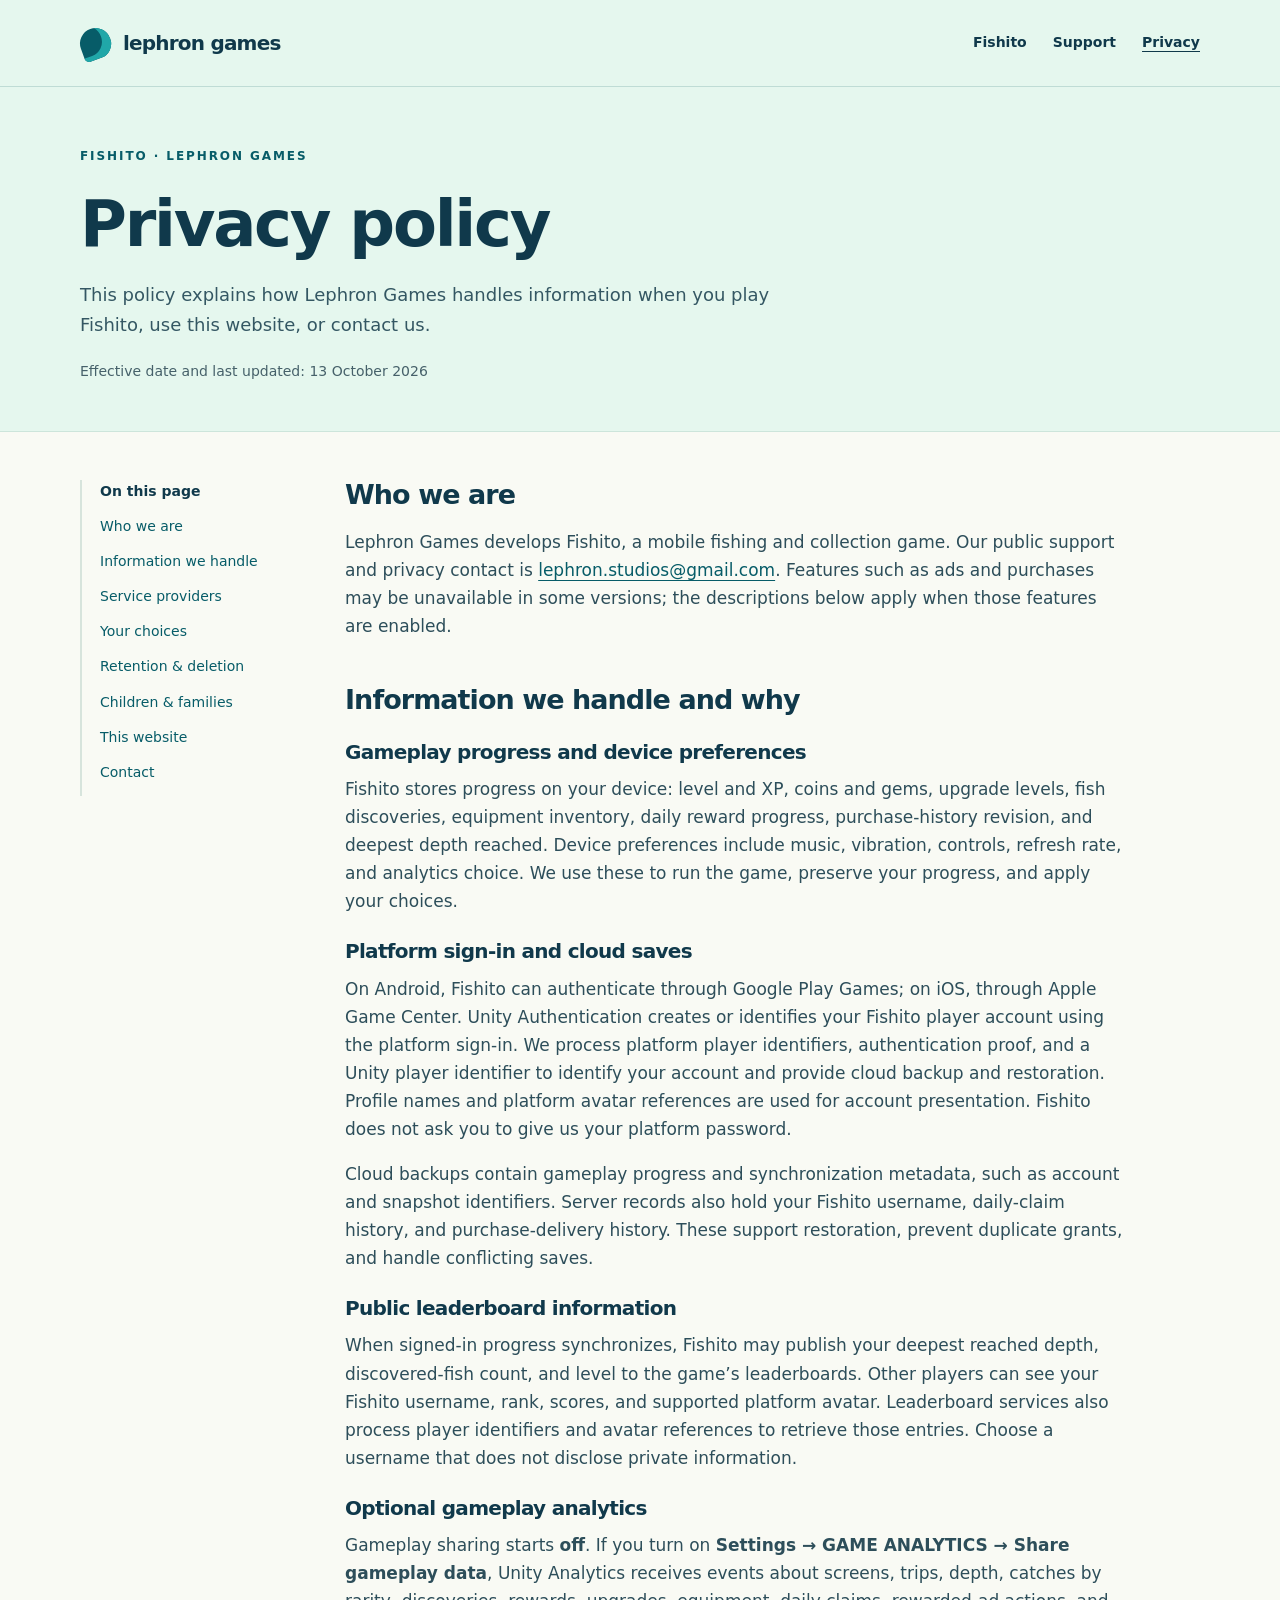
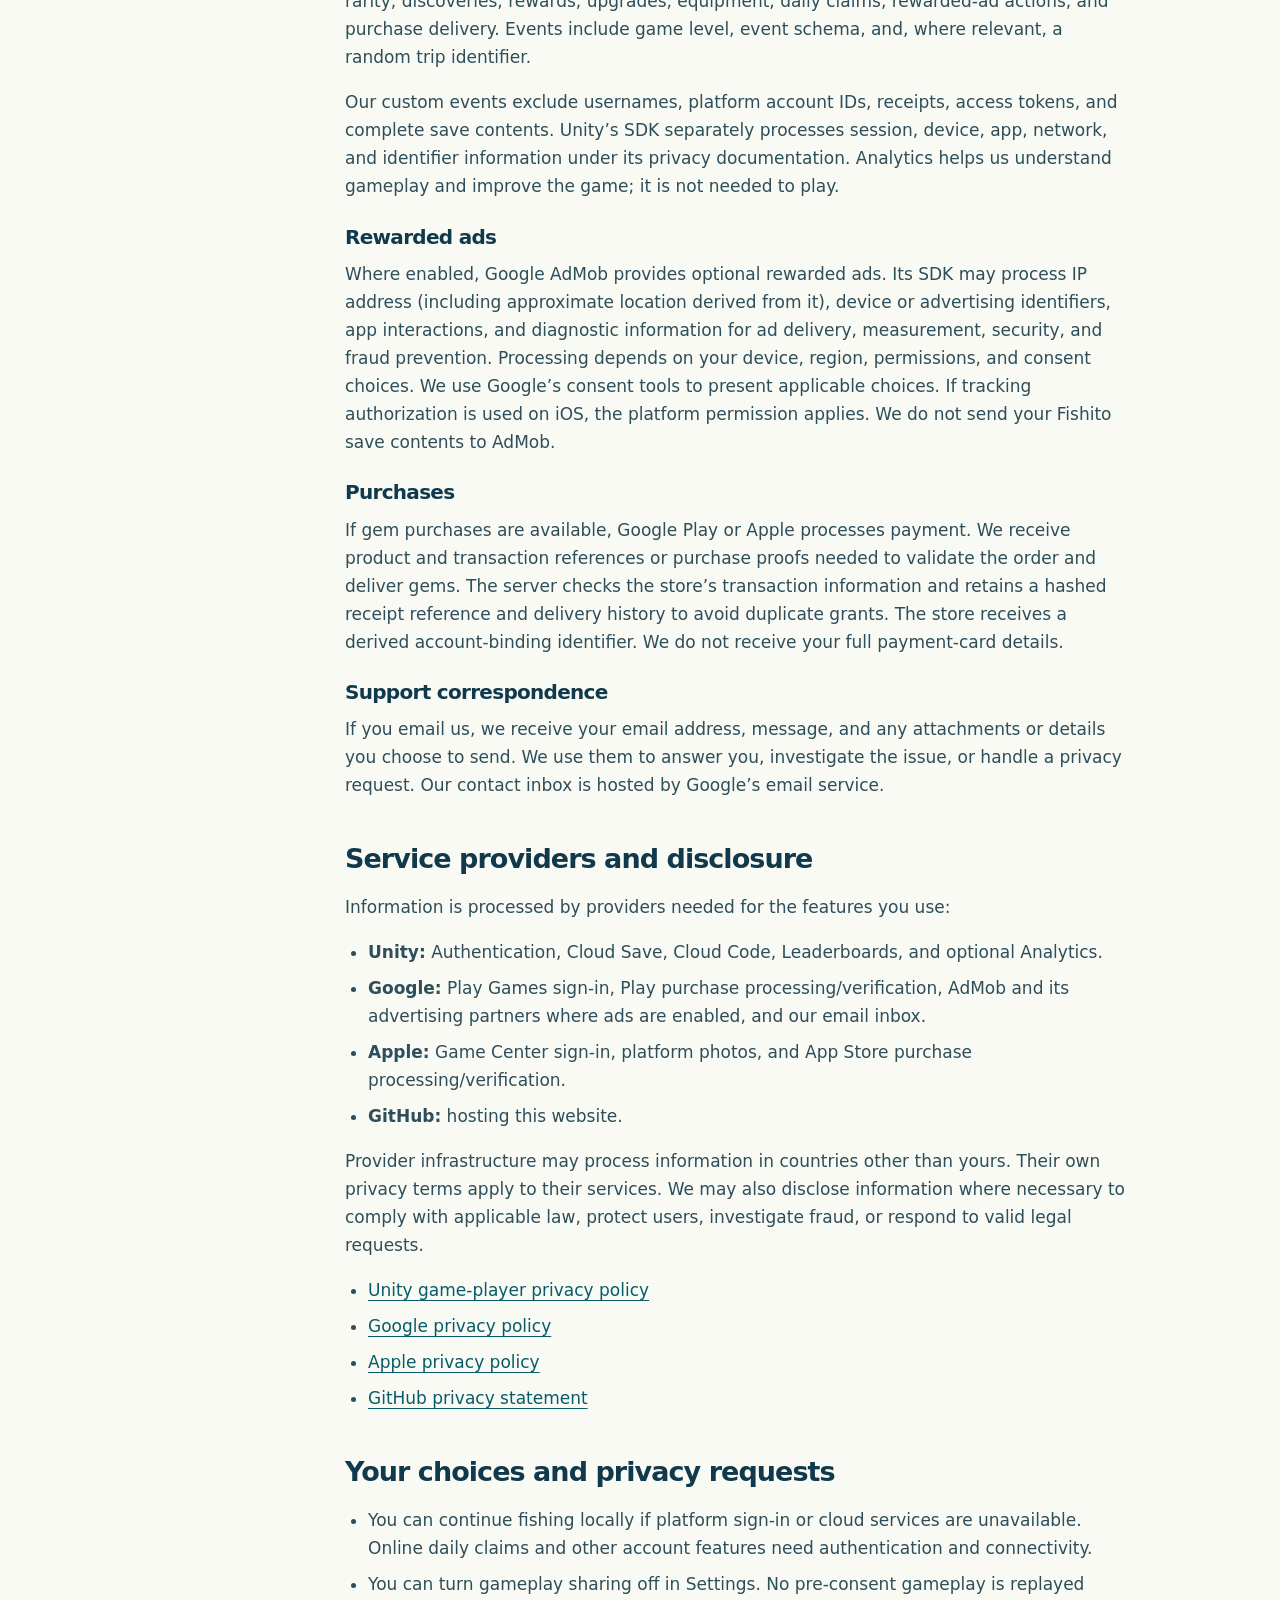
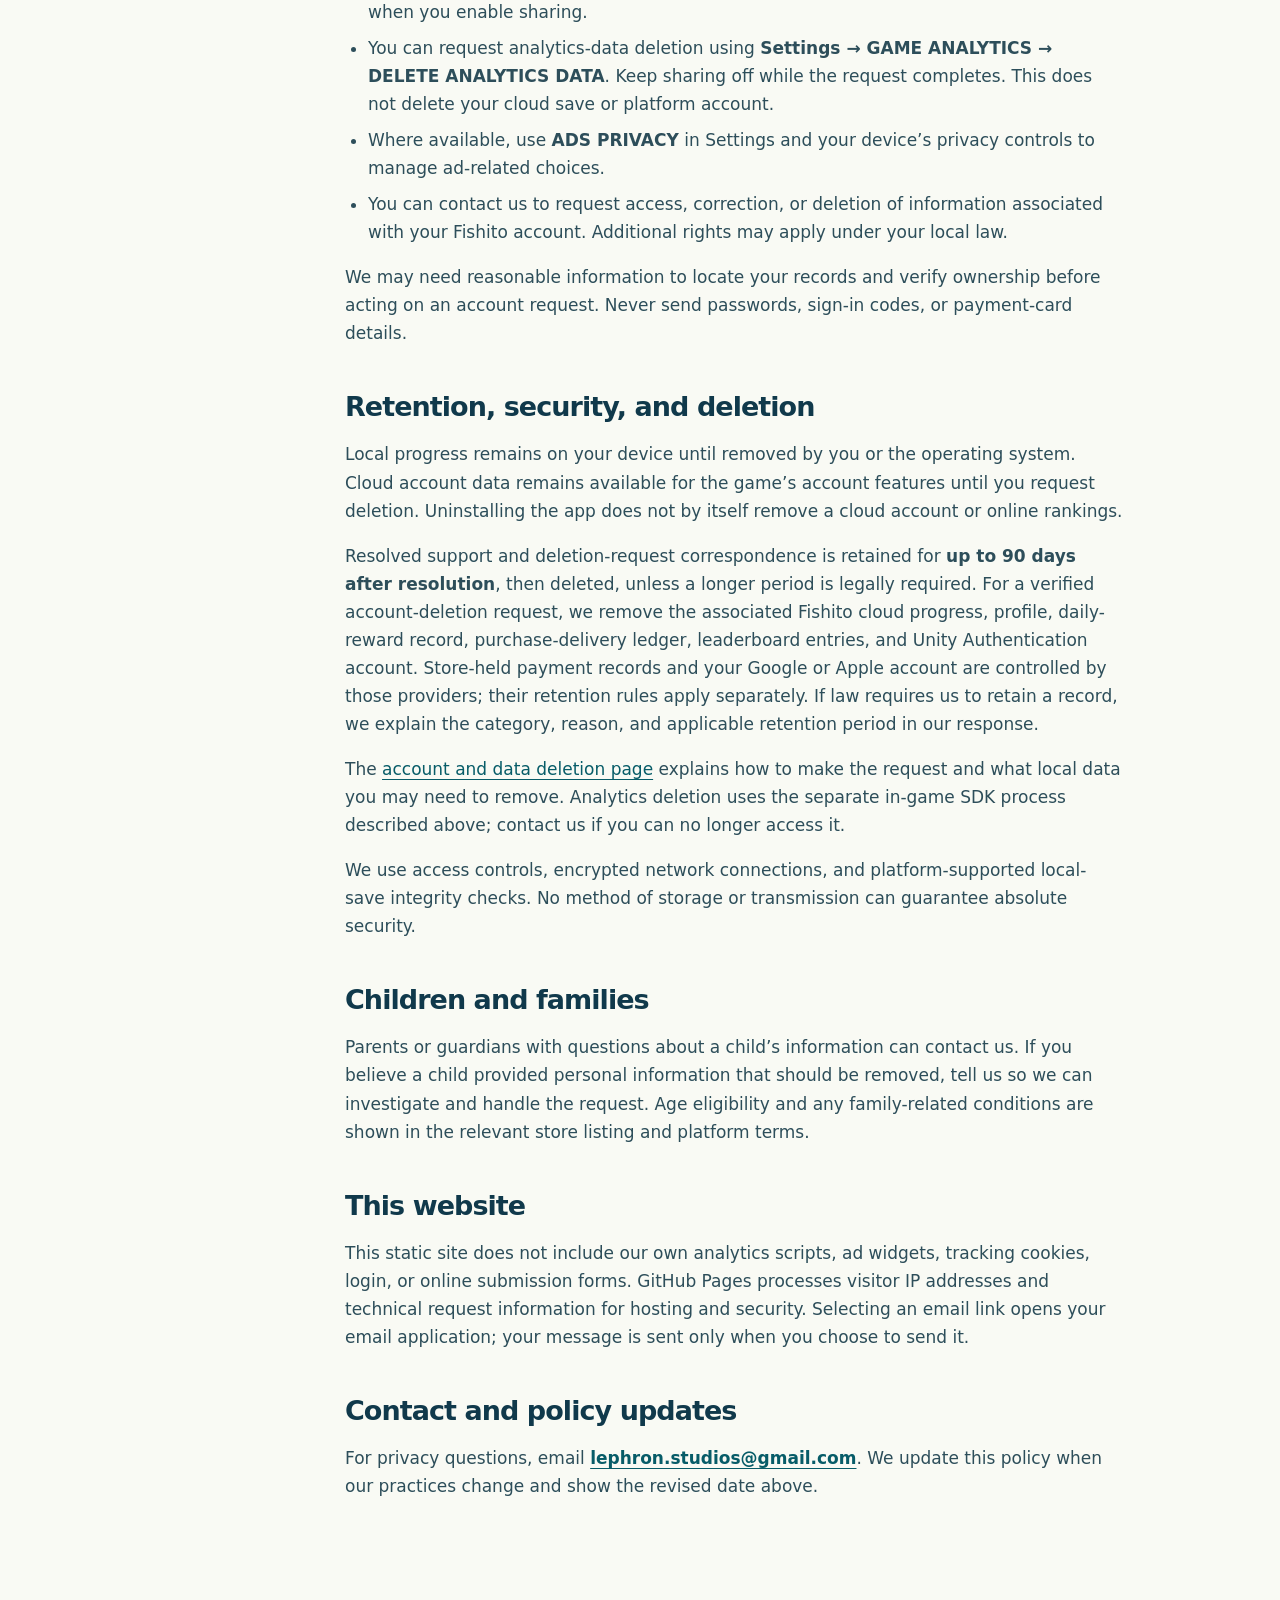
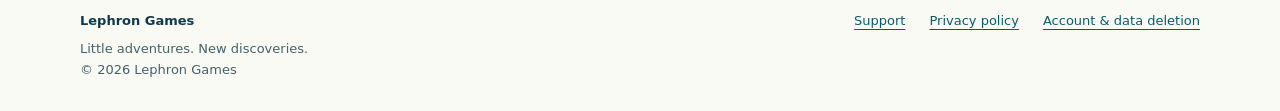
==== privacy.html @ 3d6f7607 "Add Fishito release website and privacy support pages" ====
<!doctype html>
<html lang="en">
<head>
  <meta charset="utf-8">
  <meta name="viewport" content="width=device-width, initial-scale=1">
  <title>Fishito privacy policy | Lephron Games</title>
  <meta name="description" content="How Lephron Games handles Fishito gameplay progress, platform accounts, optional analytics, ads, purchases, and privacy requests.">
  <meta name="theme-color" content="#e5f7ee">
  <meta name="referrer" content="strict-origin-when-cross-origin">
  <link rel="canonical" href="https://lephron.github.io/privacy.html">
  <meta property="og:title" content="Fishito privacy policy | Lephron Games">
  <meta property="og:description" content="How Lephron Games handles Fishito gameplay progress, platform accounts, optional analytics, ads, purchases, and privacy requests.">
  <meta property="og:type" content="website">
  <meta property="og:url" content="https://lephron.github.io/privacy.html">
  <meta property="og:image" content="https://lephron.github.io/assets/fishito-logo.png">
  <meta property="og:image:alt" content="Fishito’s illustrated ocean-blue logo">
  <link rel="icon" type="image/png" href="/assets/fishito-logo.png">
  <link rel="stylesheet" href="/assets/site.css">
</head>
<body>
  <a class="skip" href="#main">Skip to content</a>
  <header class="site-header"><div class="wrap header-inner">
    <a class="brand" href="/" aria-label="Lephron Games home"><span class="brand-mark" aria-hidden="true"></span><span>lephron games</span></a>
    <nav class="site-nav" aria-label="Main navigation"><a href="/index.html">Fishito</a><a href="/support.html">Support</a><a href="/privacy.html" aria-current="page">Privacy</a></nav>
  </div></header>
  
  <main id="main"><div class="page-intro"><div class="wrap"><p class="eyebrow">Fishito · Lephron Games</p><h1>Privacy policy</h1><p>This policy explains how Lephron Games handles information when you play Fishito, use this website, or contact us.</p><p class="date">Effective date and last updated: 13 October 2026</p></div></div>
  <div class="wrap content-layout"><nav class="toc" aria-label="Privacy policy sections"><p>On this page</p><a href="#who">Who we are</a><a href="#information">Information we handle</a><a href="#providers">Service providers</a><a href="#choices">Your choices</a><a href="#retention">Retention &amp; deletion</a><a href="#children">Children &amp; families</a><a href="#website">This website</a><a href="#contact">Contact</a></nav>
  <article class="prose"><h2 id="who">Who we are</h2><p>Lephron Games develops Fishito, a mobile fishing and collection game. Our public support and privacy contact is <a href="mailto:lephron.studios@gmail.com">lephron.studios@gmail.com</a>. Features such as ads and purchases may be unavailable in some versions; the descriptions below apply when those features are enabled.</p>
  <h2 id="information">Information we handle and why</h2>
  <h3>Gameplay progress and device preferences</h3><p>Fishito stores progress on your device: level and XP, coins and gems, upgrade levels, fish discoveries, equipment inventory, daily reward progress, purchase-history revision, and deepest depth reached. Device preferences include music, vibration, controls, refresh rate, and analytics choice. We use these to run the game, preserve your progress, and apply your choices.</p>
  <h3>Platform sign-in and cloud saves</h3><p>On Android, Fishito can authenticate through Google Play Games; on iOS, through Apple Game Center. Unity Authentication creates or identifies your Fishito player account using the platform sign-in. We process platform player identifiers, authentication proof, and a Unity player identifier to identify your account and provide cloud backup and restoration. Profile names and platform avatar references are used for account presentation. Fishito does not ask you to give us your platform password.</p><p>Cloud backups contain gameplay progress and synchronization metadata, such as account and snapshot identifiers. Server records also hold your Fishito username, daily-claim history, and purchase-delivery history. These support restoration, prevent duplicate grants, and handle conflicting saves.</p>
  <h3>Public leaderboard information</h3><p>When signed-in progress synchronizes, Fishito may publish your deepest reached depth, discovered-fish count, and level to the game’s leaderboards. Other players can see your Fishito username, rank, scores, and supported platform avatar. Leaderboard services also process player identifiers and avatar references to retrieve those entries. Choose a username that does not disclose private information.</p>
  <h3>Optional gameplay analytics</h3><p>Gameplay sharing starts <strong>off</strong>. If you turn on <strong>Settings → GAME ANALYTICS → Share gameplay data</strong>, Unity Analytics receives events about screens, trips, depth, catches by rarity, discoveries, rewards, upgrades, equipment, daily claims, rewarded-ad actions, and purchase delivery. Events include game level, event schema, and, where relevant, a random trip identifier.</p><p>Our custom events exclude usernames, platform account IDs, receipts, access tokens, and complete save contents. Unity’s SDK separately processes session, device, app, network, and identifier information under its privacy documentation. Analytics helps us understand gameplay and improve the game; it is not needed to play.</p>
  <h3>Rewarded ads</h3><p>Where enabled, Google AdMob provides optional rewarded ads. Its SDK may process IP address (including approximate location derived from it), device or advertising identifiers, app interactions, and diagnostic information for ad delivery, measurement, security, and fraud prevention. Processing depends on your device, region, permissions, and consent choices. We use Google’s consent tools to present applicable choices. If tracking authorization is used on iOS, the platform permission applies. We do not send your Fishito save contents to AdMob.</p>
  <h3>Purchases</h3><p>If gem purchases are available, Google Play or Apple processes payment. We receive product and transaction references or purchase proofs needed to validate the order and deliver gems. The server checks the store’s transaction information and retains a hashed receipt reference and delivery history to avoid duplicate grants. The store receives a derived account-binding identifier. We do not receive your full payment-card details.</p>
  <h3>Support correspondence</h3><p>If you email us, we receive your email address, message, and any attachments or details you choose to send. We use them to answer you, investigate the issue, or handle a privacy request. Our contact inbox is hosted by Google’s email service.</p>
  <h2 id="providers">Service providers and disclosure</h2><p>Information is processed by providers needed for the features you use:</p><ul><li><strong>Unity:</strong> Authentication, Cloud Save, Cloud Code, Leaderboards, and optional Analytics.</li><li><strong>Google:</strong> Play Games sign-in, Play purchase processing/verification, AdMob and its advertising partners where ads are enabled, and our email inbox.</li><li><strong>Apple:</strong> Game Center sign-in, platform photos, and App Store purchase processing/verification.</li><li><strong>GitHub:</strong> hosting this website.</li></ul><p>Provider infrastructure may process information in countries other than yours. Their own privacy terms apply to their services. We may also disclose information where necessary to comply with applicable law, protect users, investigate fraud, or respond to valid legal requests.</p><ul><li><a href="https://unity.com/legal/game-player-and-app-user-privacy-policy">Unity game-player privacy policy</a></li><li><a href="https://policies.google.com/privacy">Google privacy policy</a></li><li><a href="https://www.apple.com/legal/privacy/">Apple privacy policy</a></li><li><a href="https://docs.github.com/en/site-policy/privacy-policies/github-general-privacy-statement">GitHub privacy statement</a></li></ul>
  <h2 id="choices">Your choices and privacy requests</h2><ul><li>You can continue fishing locally if platform sign-in or cloud services are unavailable. Online daily claims and other account features need authentication and connectivity.</li><li>You can turn gameplay sharing off in Settings. No pre-consent gameplay is replayed when you enable sharing.</li><li>You can request analytics-data deletion using <strong>Settings → GAME ANALYTICS → DELETE ANALYTICS DATA</strong>. Keep sharing off while the request completes. This does not delete your cloud save or platform account.</li><li>Where available, use <strong>ADS PRIVACY</strong> in Settings and your device’s privacy controls to manage ad-related choices.</li><li>You can contact us to request access, correction, or deletion of information associated with your Fishito account. Additional rights may apply under your local law.</li></ul><p>We may need reasonable information to locate your records and verify ownership before acting on an account request. Never send passwords, sign-in codes, or payment-card details.</p>
  <h2 id="retention">Retention, security, and deletion</h2><p>Local progress remains on your device until removed by you or the operating system. Cloud account data remains available for the game’s account features until you request deletion. Uninstalling the app does not by itself remove a cloud account or online rankings.</p><p>Resolved support and deletion-request correspondence is retained for <strong>up to 90 days after resolution</strong>, then deleted, unless a longer period is legally required. For a verified account-deletion request, we remove the associated Fishito cloud progress, profile, daily-reward record, purchase-delivery ledger, leaderboard entries, and Unity Authentication account. Store-held payment records and your Google or Apple account are controlled by those providers; their retention rules apply separately. If law requires us to retain a record, we explain the category, reason, and applicable retention period in our response.</p><p>The <a href="/delete-account.html">account and data deletion page</a> explains how to make the request and what local data you may need to remove. Analytics deletion uses the separate in-game SDK process described above; contact us if you can no longer access it.</p><p>We use access controls, encrypted network connections, and platform-supported local-save integrity checks. No method of storage or transmission can guarantee absolute security.</p>
  <h2 id="children">Children and families</h2><p>Parents or guardians with questions about a child’s information can contact us. If you believe a child provided personal information that should be removed, tell us so we can investigate and handle the request. Age eligibility and any family-related conditions are shown in the relevant store listing and platform terms.</p>
  <h2 id="website">This website</h2><p>This static site does not include our own analytics scripts, ad widgets, tracking cookies, login, or online submission forms. GitHub Pages processes visitor IP addresses and technical request information for hosting and security. Selecting an email link opens your email application; your message is sent only when you choose to send it.</p>
  <h2 id="contact">Contact and policy updates</h2><p>For privacy questions, email <a class="contact-email" href="mailto:lephron.studios@gmail.com?subject=Fishito%20privacy%20request">lephron.studios@gmail.com</a>. We update this policy when our practices change and show the revised date above.</p>
  </article></div></main>
  <footer class="site-footer"><div class="wrap footer-inner">
    <div><strong>Lephron Games</strong><span>Little adventures. New discoveries.</span><br><span>© 2026 Lephron Games</span></div>
    <nav class="footer-links" aria-label="Footer navigation"><a href="/support.html">Support</a><a href="/privacy.html">Privacy policy</a><a href="/delete-account.html">Account &amp; data deletion</a></nav>
  </div></footer>
</body>
</html>
---- assets/site.css ----
@charset "UTF-8";
:root {
  color-scheme:light;
  --ink:#10394b;
  --muted:#46616a;
  --paper:#f9faf4;
  --aqua:#d7f5ed;
  --line:#d7e4dc;
  --accent:#075c68;
  --gold:#f9d678;
  --radius:24px;
  font-family:ui-sans-serif,system-ui,-apple-system,BlinkMacSystemFont,"Segoe UI",sans-serif;
  font-synthesis:none
}
* {
  box-sizing:border-box
}
html {
  scroll-behavior:smooth;
  scroll-padding-top:24px
}
body {
  margin:0;
  background:var(--paper);
  color:var(--ink);
  font-size:17px;
  line-height:1.65
}
a {
  color:var(--accent);
  text-underline-offset:4px
}
a:hover {
  text-decoration-thickness:2px
}
a:focus-visible,summary:focus-visible {
  outline:3px solid #bf6500;
  outline-offset:5px;
  border-radius:4px
}
img {
  max-width:100%;
  height:auto;
  display:block
}
h1,h2,h3,p {
  margin-top:0
}
h1,h2,h3 {
  line-height:1.12;
  letter-spacing:-.035em
}
h1 {
  font-size:clamp(2.8rem,5.4vw,4.8rem);
  font-weight:750
}
h2 {
  font-size:clamp(1.8rem,3vw,2.6rem)
}
h3 {
  font-size:1.3rem
}
p:last-child {
  margin-bottom:0
}
.wrap {
  width:min(1120px,calc(100% - 48px));
  margin-inline:auto
}
.skip {
  position:absolute;
  left:12px;
  top:-100px;
  z-index:20;
  background:white;
  padding:12px
}
.skip:focus {
  top:12px
}
.site-header {
  background:#e5f7ee;
  border-bottom:1px solid #bfdcd5
}
.header-inner {
  display:flex;
  align-items:center;
  justify-content:space-between;
  gap:24px;
  min-height:86px
}
.brand {
  color:var(--ink);
  text-decoration:none;
  font-size:20px;
  font-weight:800;
  letter-spacing:-.04em;
  display:flex;
  align-items:center;
  gap:12px
}
.brand-mark {
  width:31px;
  height:31px;
  border-radius:50% 50% 48% 15%;
  background:var(--accent);
  box-shadow:inset -8px -5px 0 #20a7a8;
  transform:rotate(-20deg)
}
.brand span:last-child {
  white-space:nowrap
}
.site-nav {
  display:flex;
  flex-wrap:wrap;
  gap:10px 26px;
  align-items:center;
  font-size:14px;
  font-weight:650
}
.site-nav a {
  text-decoration:none;
  color:var(--ink)
}
.site-nav a:hover,.site-nav a[aria-current=page] {
  text-decoration:underline
}
.eyebrow {
  font-size:12px;
  font-weight:800;
  letter-spacing:.16em;
  text-transform:uppercase;
  margin-bottom:22px;
  color:var(--accent)
}
.hero {
  position:relative;
  overflow:hidden;
  background:linear-gradient(125deg,#e5f7ee 5%,#d7f4ec 52%,#b9eae1);
  padding:70px 0 84px
}
.hero-grid {
  display:grid;
  grid-template-columns:1.05fr 1fr;
  gap:46px;
  align-items:center
}
.hero-copy {
  position:relative;
  z-index:1
}
.hero-copy h1 {
  margin-bottom:25px
}
.hero-copy .intro {
  max-width:440px;
  font-size:19px;
  line-height:1.7;
  color:#345763
}
.hero:after {
  content:"";
  position:absolute;
  width:100%;
  height:50px;
  background:var(--paper);
  bottom:-28px;
  border-radius:50% 50% 0 0
}
.actions {
  display:flex;
  flex-wrap:wrap;
  gap:14px;
  margin-top:28px;
  align-items:center
}
.button {
  display:inline-flex;
  justify-content:center;
  align-items:center;
  min-height:50px;
  padding:12px 23px;
  border-radius:99px;
  background:var(--ink);
  color:white;
  font-weight:700;
  text-decoration:none;
  font-size:15px;
  border:1px solid transparent
}
.button:hover {
  background:var(--accent)
}
.button.light {
  background:transparent;
  color:var(--ink);
  border-color:#96c4be
}
.hero-art {
  position:relative;
  min-height:375px;
  display:flex;
  align-items:flex-start;
  justify-content:center;
  padding-top:22px
}
.logo {
  width:100%;
  position:relative;
  z-index:2;
  filter:drop-shadow(0 16px 18px #08747320)
}
.hero-art:before {
  content:"";
  position:absolute;
  inset:70px 0 5px;
  border-radius:48% 52% 40% 60%;
  background:#f2ffff6b
}
.hero-fish {
  position:absolute;
  width:46%;
  right:4%;
  bottom:-3%;
  z-index:3;
  transform:rotate(-9deg)
}
.hero-bubbles {
  position:absolute;
  width:20px;
  height:20px;
  border:2px solid #fff8;
  border-radius:50%;
  bottom:9%;
  left:13%;
  box-shadow:45px -35px 0 -5px #ffffff70,-12px -60px 0 -6px #ffffff70
}
.quiet-note {
  font-size:13px;
  color:#345763;
  margin-top:22px
}
.section {
  padding:75px 0
}
.section-heading {
  display:flex;
  align-items:flex-end;
  justify-content:space-between;
  gap:30px;
  margin-bottom:30px
}
.section-heading h2 {
  margin-bottom:0;
  max-width:520px
}
.section-heading p {
  max-width:350px;
  color:var(--muted);
  font-size:16px
}
.discovery-grid {
  display:grid;
  grid-template-columns:repeat(3,1fr);
  gap:20px
}
.fish-card {
  margin:0;
  border:1px solid #dfebe3;
  border-radius:var(--radius);
  overflow:hidden;
  background:#e8f3ed
}
.fish-card:nth-child(2) {
  background:#e6f2f3
}
.fish-card:nth-child(3) {
  background:#f5efdc
}
.fish-stage {
  height:210px;
  display:flex;
  align-items:center;
  justify-content:center;
  padding:20px
}
.fish-stage img {
  width:100%;
  max-height:190px;
  object-fit:contain
}
.fish-card figcaption {
  padding:0 24px 23px;
  font-size:16px;
  font-weight:750
}
.fish-card figcaption span {
  display:block;
  font-size:12px;
  font-weight:500;
  color:var(--muted);
  margin-top:3px
}
.loop {
  display:grid;
  grid-template-columns:repeat(3,1fr);
  gap:32px;
  border-top:1px solid var(--line);
  padding-top:35px;
  margin-top:36px
}
.loop-number {
  font-size:12px;
  font-weight:800;
  letter-spacing:.1em;
  color:var(--accent);
  display:block;
  margin-bottom:13px
}
.loop h3 {
  margin-bottom:10px
}
.loop p {
  font-size:15px;
  color:var(--muted)
}
.help-section {
  background:#e5f2eb;
  border-top:1px solid var(--line);
  border-bottom:1px solid var(--line)
}
.help-row {
  display:flex;
  align-items:center;
  justify-content:space-between;
  gap:35px
}
.help-row h2 {
  margin-bottom:12px
}
.help-row p {
  color:var(--muted);
  max-width:580px
}
.site-footer {
  padding:35px 0 30px
}
.footer-inner {
  display:flex;
  align-items:flex-start;
  justify-content:space-between;
  gap:28px;
  font-size:13px;
  color:var(--muted)
}
.footer-inner strong {
  display:block;
  color:var(--ink);
  margin-bottom:6px
}
.footer-links {
  display:flex;
  flex-wrap:wrap;
  gap:14px 24px
}
.page-intro {
  padding:60px 0 48px;
  background:#e5f7ee;
  border-bottom:1px solid #cde5db
}
.page-intro h1 {
  font-size:clamp(2.7rem,5vw,4rem);
  margin-bottom:20px
}
.page-intro p {
  max-width:720px;
  color:#345763;
  font-size:18px
}
.page-intro .eyebrow {
  font-size:12px;
  color:var(--accent)
}
.content-layout {
  display:grid;
  grid-template-columns:210px minmax(0,1fr);
  gap:55px;
  padding-top:48px;
  padding-bottom:75px
}
.toc {
  align-self:start;
  position:sticky;
  top:28px;
  font-size:14px;
  border-left:2px solid var(--line);
  padding-left:18px
}
.toc p {
  font-weight:750;
  margin-bottom:12px
}
.toc a {
  display:block;
  margin-bottom:12px;
  text-decoration:none
}
.toc a:hover {
  text-decoration:underline
}
.prose {
  max-width:780px
}
.prose h2 {
  font-size:27px;
  margin:45px 0 18px
}
.prose h2:first-child {
  margin-top:0
}
.prose h3 {
  font-size:20px;
  margin:25px 0 12px
}
.prose p,.prose li {
  color:#2d4e5a
}
.prose li+li {
  margin-top:8px
}
.prose ul,.prose ol {
  padding-left:23px
}
.prose .callout {
  padding:24px 28px;
  border:1px solid #c7e0d6;
  border-radius:18px;
  background:#eaf6ef;
  margin:28px 0
}
.prose .callout h2,.prose .callout h3 {
  margin-top:0
}
.contact-email {
  font-weight:700;
  overflow-wrap:anywhere
}
.date {
  font-size:14px!important;
  margin-top:20px;
  color:var(--muted)!important
}
.wide-content {
  max-width:810px;
  margin-inline:auto;
  padding:50px 0 75px
}
.faq {
  margin:30px 0
}
.faq details {
  border-top:1px solid var(--line);
  padding:20px 0
}
.faq details:last-child {
  border-bottom:1px solid var(--line)
}
.faq summary {
  font-weight:750;
  cursor:pointer;
  padding-right:16px
}
.faq details p {
  padding-top:15px;
  color:var(--muted)
}
.table-scroll {
  overflow-x:auto;
  margin:24px 0
}
table {
  border-collapse:collapse;
  min-width:520px;
  width:100%;
  font-size:15px
}
th,td {
  text-align:left;
  vertical-align:top;
  padding:16px 14px;
  border-bottom:1px solid var(--line)
}
th {
  background:#e8f2eb;
  color:var(--ink)
}
td {
  color:#2d4e5a
}
.not-found {
  padding:85px 0;
  max-width:700px
}
.small {
  font-size:14px;
  color:var(--muted)
}
@media(max-width:800px) {
  .hero {
    padding:45px 0 62px
  }
  .hero-grid {
    gap:18px;
    grid-template-columns:1fr
  }
  .hero-copy {
    max-width:560px
  }
  .hero-copy h1 {
    font-size:clamp(2.8rem,8vw,4.4rem)
  }
  .hero-art {
    min-height:320px;
    max-width:500px;
    width:100%;
    justify-self:center;
    padding-top:10px
  }
  .hero-art .logo {
    max-width:470px
  }
  .hero-fish {
    bottom:-4%;
    right:5%;
    width:43%
  }
  .section {
    padding:52px 0
  }
  .section-heading {
    display:block
  }
  .section-heading p {
    margin-top:20px;
    max-width:550px
  }
  .fish-stage {
    height:150px;
    padding:10px
  }
  .fish-card figcaption {
    padding:5px 16px 20px
  }
  .help-row {
    display:block
  }
  .help-row .button {
    margin-top:24px
  }
  .content-layout {
    grid-template-columns:1fr;
    gap:30px
  }
  .toc {
    position:static;
    display:flex;
    flex-wrap:wrap;
    gap:8px 18px;
    padding:16px 0;
    border:0;
    border-bottom:1px solid var(--line)
  }
  .toc p {
    width:100%;
    margin:0
  }
  .toc a {
    margin:0
  }
  .footer-inner {
    flex-direction:column
  }
  .header-inner {
    gap:16px;
    flex-wrap:wrap;
    padding-block:20px
  }
  .site-nav {
    gap:10px 20px
  }
}
@media(max-width:480px) {
  .wrap {
    width:calc(100% - 36px)
  }
  .site-nav {
    font-size:13px;
    gap:12px 18px
  }
  .header-inner {
    justify-content:flex-start;
    min-height:auto
  }
  .hero-art {
    min-height:255px
  }
  .hero-copy .intro {
    font-size:17px
  }
  .discovery-grid {
    grid-template-columns:1fr
  }
  .fish-stage {
    height:195px
  }
  .fish-stage img {
    width:80%
  }
  .loop {
    grid-template-columns:1fr;
    gap:26px
  }
  .page-intro {
    padding:40px 0 35px
  }
  .page-intro p {
    font-size:17px
  }
  .prose .callout {
    padding:20px
  }
  .footer-links {
    gap:12px 20px
  }
  .hero .actions .button {
    padding-inline:18px
  }
  .prose h2 {
    font-size:25px
  }
}
@media(prefers-reduced-motion:reduce) {
  html {
    scroll-behavior:auto
  }
}
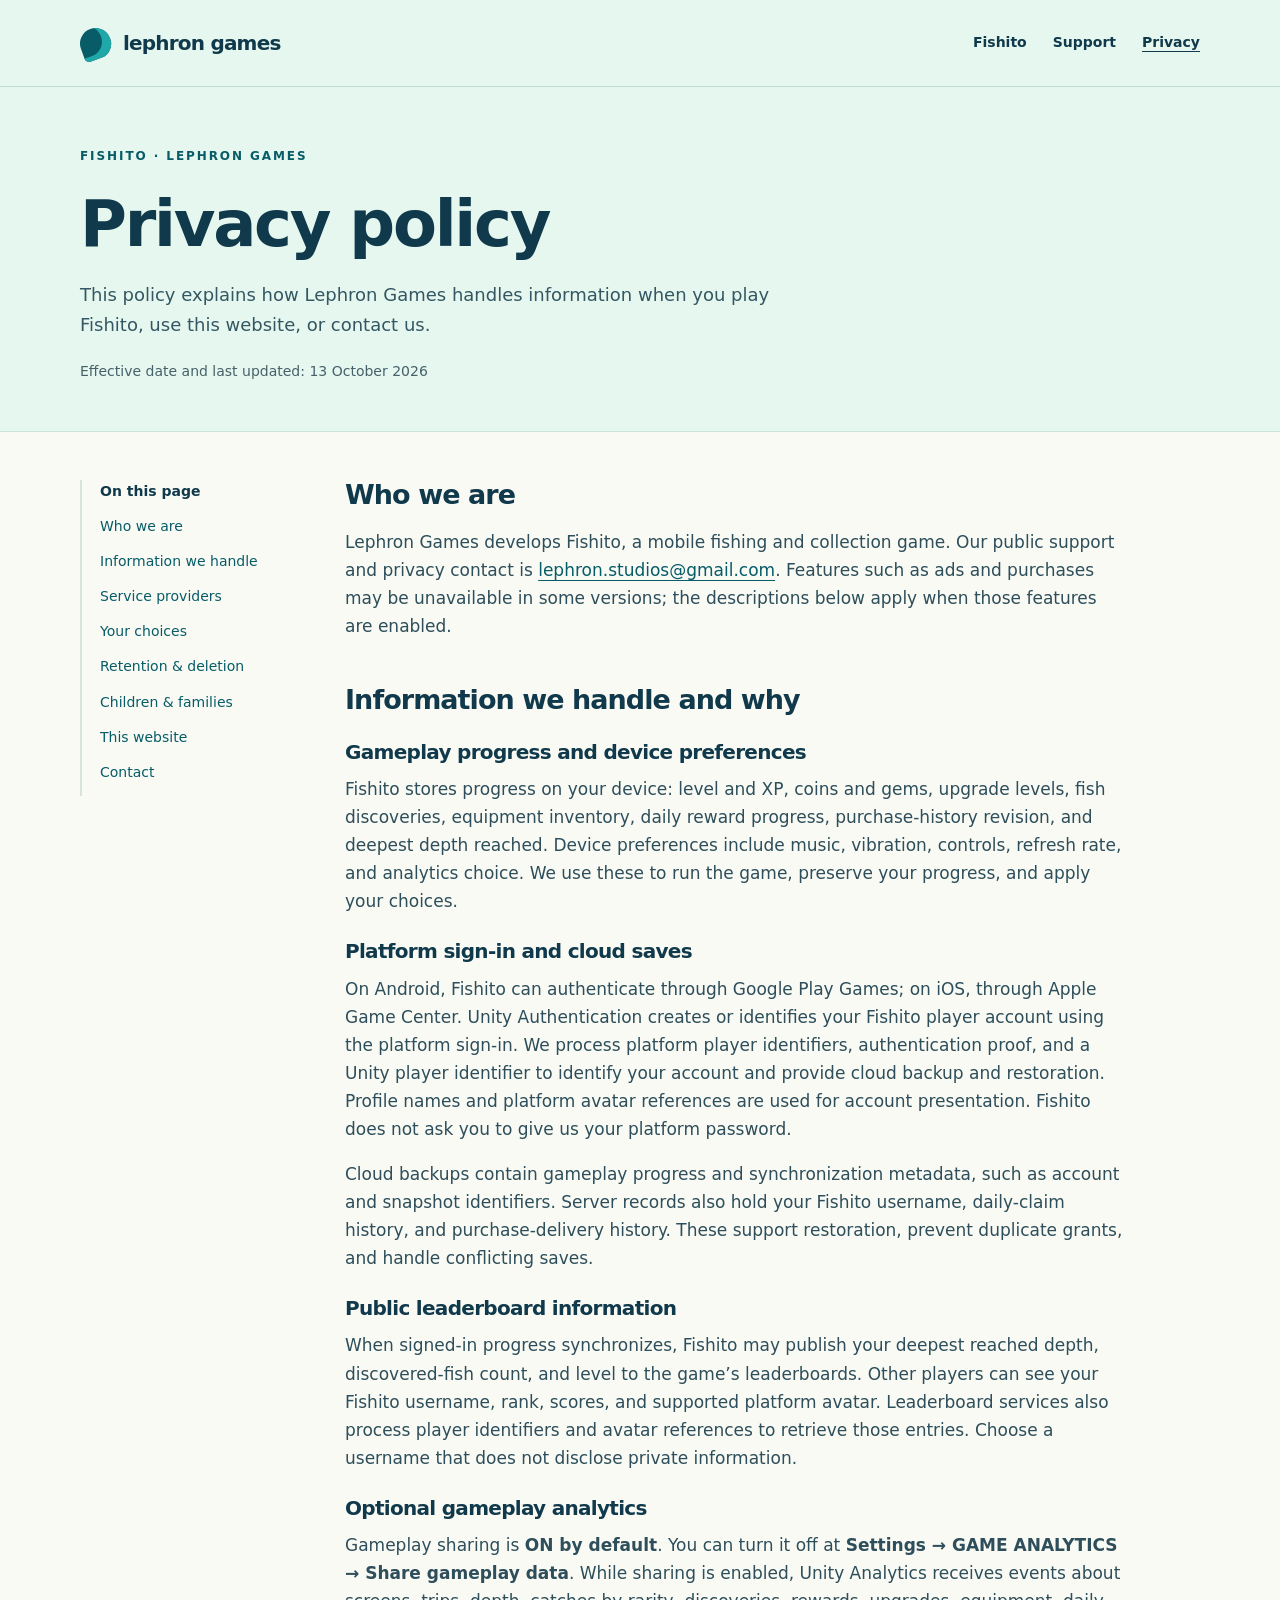
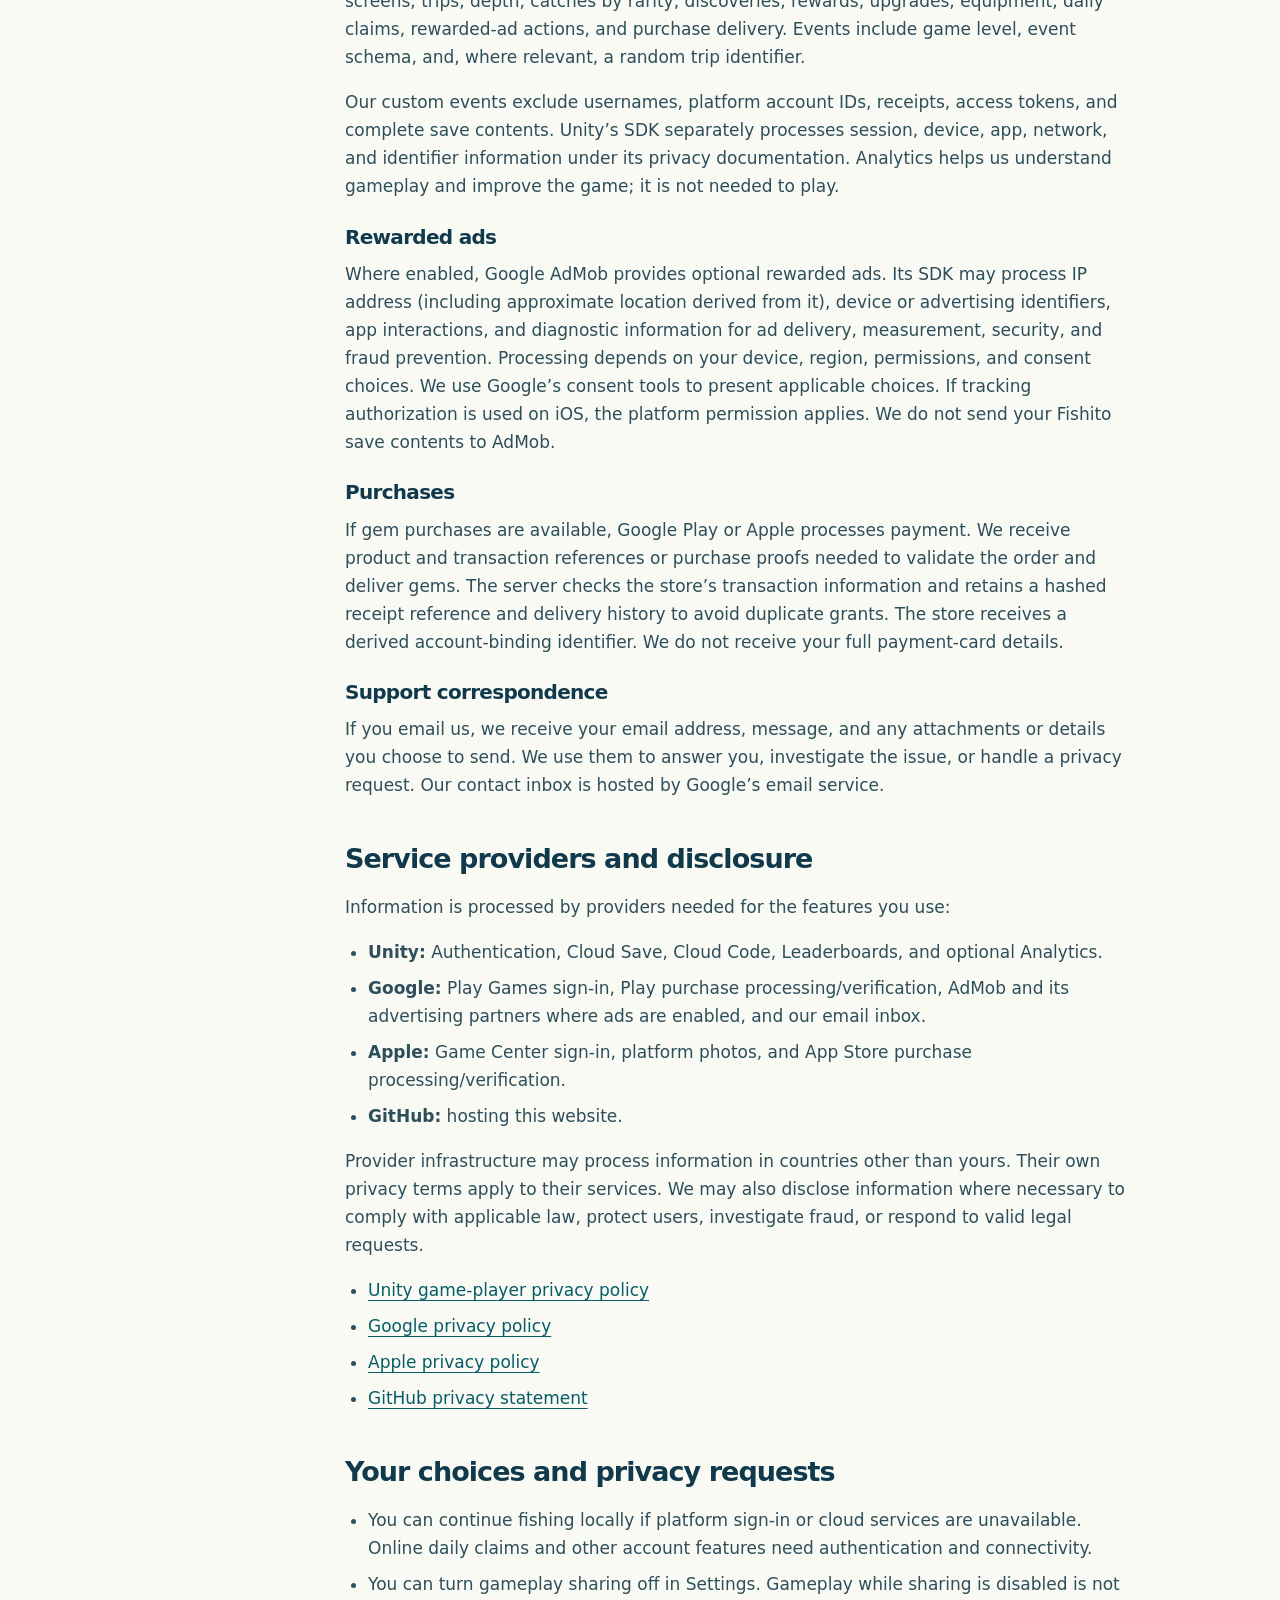
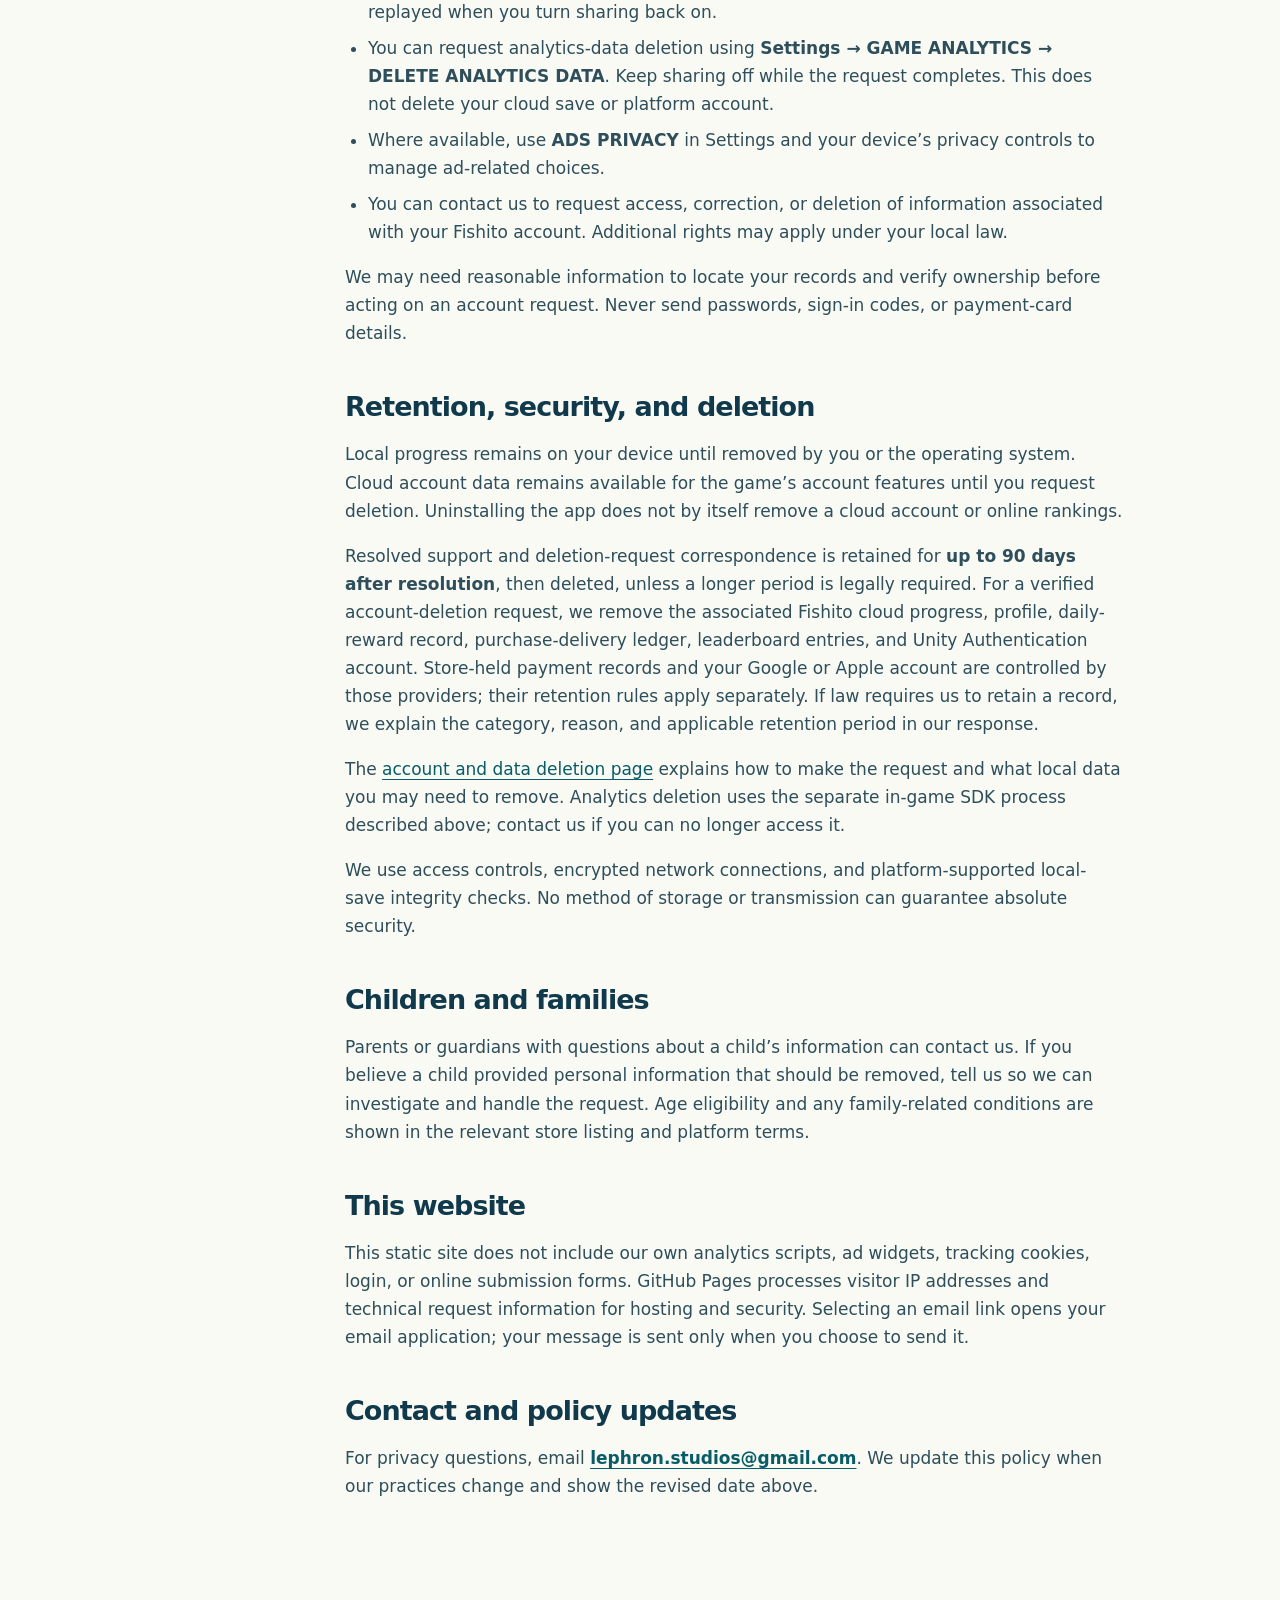
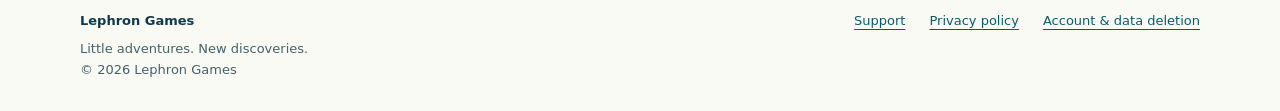
==== commit 6893b7ba: "Align analytics policy and support with default-on gameplay sharing" ====
--- a/privacy.html
+++ b/privacy.html
@@ -31,12 +31,12 @@
   <h3>Gameplay progress and device preferences</h3><p>Fishito stores progress on your device: level and XP, coins and gems, upgrade levels, fish discoveries, equipment inventory, daily reward progress, purchase-history revision, and deepest depth reached. Device preferences include music, vibration, controls, refresh rate, and analytics choice. We use these to run the game, preserve your progress, and apply your choices.</p>
   <h3>Platform sign-in and cloud saves</h3><p>On Android, Fishito can authenticate through Google Play Games; on iOS, through Apple Game Center. Unity Authentication creates or identifies your Fishito player account using the platform sign-in. We process platform player identifiers, authentication proof, and a Unity player identifier to identify your account and provide cloud backup and restoration. Profile names and platform avatar references are used for account presentation. Fishito does not ask you to give us your platform password.</p><p>Cloud backups contain gameplay progress and synchronization metadata, such as account and snapshot identifiers. Server records also hold your Fishito username, daily-claim history, and purchase-delivery history. These support restoration, prevent duplicate grants, and handle conflicting saves.</p>
   <h3>Public leaderboard information</h3><p>When signed-in progress synchronizes, Fishito may publish your deepest reached depth, discovered-fish count, and level to the game’s leaderboards. Other players can see your Fishito username, rank, scores, and supported platform avatar. Leaderboard services also process player identifiers and avatar references to retrieve those entries. Choose a username that does not disclose private information.</p>
-  <h3>Optional gameplay analytics</h3><p>Gameplay sharing starts <strong>off</strong>. If you turn on <strong>Settings → GAME ANALYTICS → Share gameplay data</strong>, Unity Analytics receives events about screens, trips, depth, catches by rarity, discoveries, rewards, upgrades, equipment, daily claims, rewarded-ad actions, and purchase delivery. Events include game level, event schema, and, where relevant, a random trip identifier.</p><p>Our custom events exclude usernames, platform account IDs, receipts, access tokens, and complete save contents. Unity’s SDK separately processes session, device, app, network, and identifier information under its privacy documentation. Analytics helps us understand gameplay and improve the game; it is not needed to play.</p>
+  <h3>Optional gameplay analytics</h3><p>Gameplay sharing is <strong>ON by default</strong>. You can turn it off at <strong>Settings → GAME ANALYTICS → Share gameplay data</strong>. While sharing is enabled, Unity Analytics receives events about screens, trips, depth, catches by rarity, discoveries, rewards, upgrades, equipment, daily claims, rewarded-ad actions, and purchase delivery. Events include game level, event schema, and, where relevant, a random trip identifier.</p><p>Our custom events exclude usernames, platform account IDs, receipts, access tokens, and complete save contents. Unity’s SDK separately processes session, device, app, network, and identifier information under its privacy documentation. Analytics helps us understand gameplay and improve the game; it is not needed to play.</p>
   <h3>Rewarded ads</h3><p>Where enabled, Google AdMob provides optional rewarded ads. Its SDK may process IP address (including approximate location derived from it), device or advertising identifiers, app interactions, and diagnostic information for ad delivery, measurement, security, and fraud prevention. Processing depends on your device, region, permissions, and consent choices. We use Google’s consent tools to present applicable choices. If tracking authorization is used on iOS, the platform permission applies. We do not send your Fishito save contents to AdMob.</p>
   <h3>Purchases</h3><p>If gem purchases are available, Google Play or Apple processes payment. We receive product and transaction references or purchase proofs needed to validate the order and deliver gems. The server checks the store’s transaction information and retains a hashed receipt reference and delivery history to avoid duplicate grants. The store receives a derived account-binding identifier. We do not receive your full payment-card details.</p>
   <h3>Support correspondence</h3><p>If you email us, we receive your email address, message, and any attachments or details you choose to send. We use them to answer you, investigate the issue, or handle a privacy request. Our contact inbox is hosted by Google’s email service.</p>
   <h2 id="providers">Service providers and disclosure</h2><p>Information is processed by providers needed for the features you use:</p><ul><li><strong>Unity:</strong> Authentication, Cloud Save, Cloud Code, Leaderboards, and optional Analytics.</li><li><strong>Google:</strong> Play Games sign-in, Play purchase processing/verification, AdMob and its advertising partners where ads are enabled, and our email inbox.</li><li><strong>Apple:</strong> Game Center sign-in, platform photos, and App Store purchase processing/verification.</li><li><strong>GitHub:</strong> hosting this website.</li></ul><p>Provider infrastructure may process information in countries other than yours. Their own privacy terms apply to their services. We may also disclose information where necessary to comply with applicable law, protect users, investigate fraud, or respond to valid legal requests.</p><ul><li><a href="https://unity.com/legal/game-player-and-app-user-privacy-policy">Unity game-player privacy policy</a></li><li><a href="https://policies.google.com/privacy">Google privacy policy</a></li><li><a href="https://www.apple.com/legal/privacy/">Apple privacy policy</a></li><li><a href="https://docs.github.com/en/site-policy/privacy-policies/github-general-privacy-statement">GitHub privacy statement</a></li></ul>
-  <h2 id="choices">Your choices and privacy requests</h2><ul><li>You can continue fishing locally if platform sign-in or cloud services are unavailable. Online daily claims and other account features need authentication and connectivity.</li><li>You can turn gameplay sharing off in Settings. No pre-consent gameplay is replayed when you enable sharing.</li><li>You can request analytics-data deletion using <strong>Settings → GAME ANALYTICS → DELETE ANALYTICS DATA</strong>. Keep sharing off while the request completes. This does not delete your cloud save or platform account.</li><li>Where available, use <strong>ADS PRIVACY</strong> in Settings and your device’s privacy controls to manage ad-related choices.</li><li>You can contact us to request access, correction, or deletion of information associated with your Fishito account. Additional rights may apply under your local law.</li></ul><p>We may need reasonable information to locate your records and verify ownership before acting on an account request. Never send passwords, sign-in codes, or payment-card details.</p>
+  <h2 id="choices">Your choices and privacy requests</h2><ul><li>You can continue fishing locally if platform sign-in or cloud services are unavailable. Online daily claims and other account features need authentication and connectivity.</li><li>You can turn gameplay sharing off in Settings. Gameplay while sharing is disabled is not replayed when you turn sharing back on.</li><li>You can request analytics-data deletion using <strong>Settings → GAME ANALYTICS → DELETE ANALYTICS DATA</strong>. Keep sharing off while the request completes. This does not delete your cloud save or platform account.</li><li>Where available, use <strong>ADS PRIVACY</strong> in Settings and your device’s privacy controls to manage ad-related choices.</li><li>You can contact us to request access, correction, or deletion of information associated with your Fishito account. Additional rights may apply under your local law.</li></ul><p>We may need reasonable information to locate your records and verify ownership before acting on an account request. Never send passwords, sign-in codes, or payment-card details.</p>
   <h2 id="retention">Retention, security, and deletion</h2><p>Local progress remains on your device until removed by you or the operating system. Cloud account data remains available for the game’s account features until you request deletion. Uninstalling the app does not by itself remove a cloud account or online rankings.</p><p>Resolved support and deletion-request correspondence is retained for <strong>up to 90 days after resolution</strong>, then deleted, unless a longer period is legally required. For a verified account-deletion request, we remove the associated Fishito cloud progress, profile, daily-reward record, purchase-delivery ledger, leaderboard entries, and Unity Authentication account. Store-held payment records and your Google or Apple account are controlled by those providers; their retention rules apply separately. If law requires us to retain a record, we explain the category, reason, and applicable retention period in our response.</p><p>The <a href="/delete-account.html">account and data deletion page</a> explains how to make the request and what local data you may need to remove. Analytics deletion uses the separate in-game SDK process described above; contact us if you can no longer access it.</p><p>We use access controls, encrypted network connections, and platform-supported local-save integrity checks. No method of storage or transmission can guarantee absolute security.</p>
   <h2 id="children">Children and families</h2><p>Parents or guardians with questions about a child’s information can contact us. If you believe a child provided personal information that should be removed, tell us so we can investigate and handle the request. Age eligibility and any family-related conditions are shown in the relevant store listing and platform terms.</p>
   <h2 id="website">This website</h2><p>This static site does not include our own analytics scripts, ad widgets, tracking cookies, login, or online submission forms. GitHub Pages processes visitor IP addresses and technical request information for hosting and security. Selecting an email link opens your email application; your message is sent only when you choose to send it.</p>
